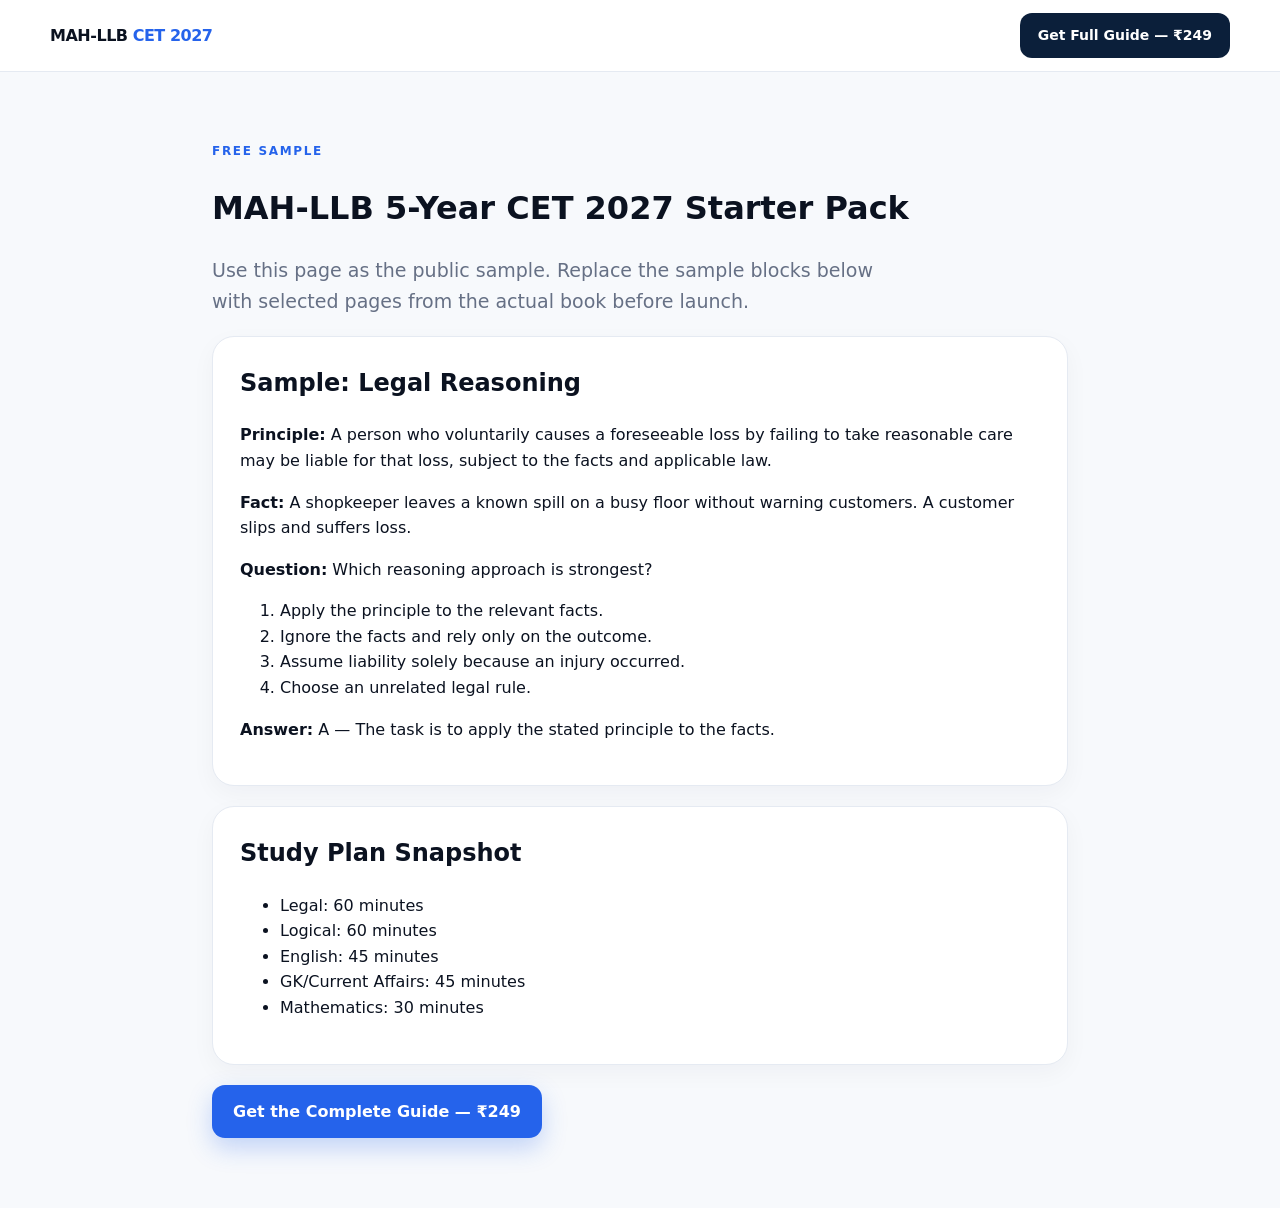
==== sample.html @ 89634e78 "Add files via upload" ====
<!doctype html>
<html lang="en">
<head>
<meta charset="utf-8"><meta name="viewport" content="width=device-width,initial-scale=1">
<title>Free Sample | MAH-LLB CET 2027</title><link rel="stylesheet" href="style.css">
</head>
<body>
<header class="nav"><a class="brand" href="index.html">MAH-LLB <span>CET 2027</span></a><a class="nav-cta" href="index.html#buy">Get Full Guide — ₹249</a></header>
<main class="sample-page">
<div class="eyebrow">FREE SAMPLE</div>
<h1>MAH-LLB 5-Year CET 2027 Starter Pack</h1>
<p class="lead">Use this page as the public sample. Replace the sample blocks below with selected pages from the actual book before launch.</p>
<div class="sample-card"><h2>Sample: Legal Reasoning</h2><p><b>Principle:</b> A person who voluntarily causes a foreseeable loss by failing to take reasonable care may be liable for that loss, subject to the facts and applicable law.</p><p><b>Fact:</b> A shopkeeper leaves a known spill on a busy floor without warning customers. A customer slips and suffers loss.</p><p><b>Question:</b> Which reasoning approach is strongest?</p><ol><li>Apply the principle to the relevant facts.</li><li>Ignore the facts and rely only on the outcome.</li><li>Assume liability solely because an injury occurred.</li><li>Choose an unrelated legal rule.</li></ol><p><b>Answer:</b> A — The task is to apply the stated principle to the facts.</p></div>
<div class="sample-card"><h2>Study Plan Snapshot</h2><ul><li>Legal: 60 minutes</li><li>Logical: 60 minutes</li><li>English: 45 minutes</li><li>GK/Current Affairs: 45 minutes</li><li>Mathematics: 30 minutes</li></ul></div>
<a class="btn primary" href="index.html#buy">Get the Complete Guide — ₹249</a>
</main>
</body></html>
---- style.css ----
:root{
  --bg:#f7f9fc;--card:#fff;--ink:#0b1220;--muted:#667085;--navy:#0b1f3a;
  --blue:#2563eb;--blue2:#1d4ed8;--line:#e5eaf2;--soft:#eef4ff;--dark:#081426;
  --shadow:0 20px 60px rgba(12,31,58,.10);--radius:22px;
}
*{box-sizing:border-box}html{scroll-behavior:smooth}body{margin:0;font-family:Inter,ui-sans-serif,system-ui,-apple-system,Segoe UI,Roboto,Arial,sans-serif;color:var(--ink);background:var(--bg);line-height:1.6}
a{text-decoration:none;color:inherit}.nav{height:72px;padding:0 max(22px,calc((100% - 1180px)/2));display:flex;align-items:center;justify-content:space-between;background:rgba(255,255,255,.92);border-bottom:1px solid var(--line);position:sticky;top:0;z-index:20;backdrop-filter:blur(12px)}
.brand{font-weight:900;letter-spacing:-.03em}.brand span{color:var(--blue)}.nav-cta{background:var(--navy);color:#fff;padding:11px 18px;border-radius:12px;font-weight:800;font-size:14px}
.hero{max-width:1180px;margin:auto;padding:80px 22px 72px;display:grid;grid-template-columns:1.2fr .8fr;gap:60px;align-items:center}.eyebrow{font-size:12px;font-weight:900;letter-spacing:.14em;color:var(--blue);margin-bottom:12px}.hero h1{font-size:clamp(42px,6vw,72px);line-height:1.03;letter-spacing:-.055em;margin:0 0 24px}.hero h1 span{color:var(--blue)}.lead{font-size:19px;color:var(--muted);max-width:680px}.hero-actions{display:flex;gap:12px;flex-wrap:wrap;margin:30px 0}.btn{display:inline-flex;justify-content:center;align-items:center;border-radius:13px;padding:13px 20px;font-weight:900;border:1px solid transparent;cursor:pointer}.primary{background:var(--blue);color:#fff;box-shadow:0 10px 25px rgba(37,99,235,.25)}.primary:hover{background:var(--blue2)}.secondary{background:#fff;border-color:var(--line)}.wide{width:100%}.disabled{opacity:.5;cursor:not-allowed}.trust-row{display:flex;gap:16px;flex-wrap:wrap;font-size:13px;color:#344054;font-weight:700}
.book-card{display:flex;justify-content:center}.book-cover{width:min(350px,80vw);aspect-ratio:.70;background:linear-gradient(150deg,#102d52,#071426);color:#fff;border-radius:7px 16px 16px 7px;box-shadow:25px 30px 55px rgba(8,20,38,.28);padding:32px 27px;display:flex;flex-direction:column;justify-content:space-between;min-height:490px;border-left:7px solid #06101f}.book-cover strong{font-size:42px;line-height:.98;letter-spacing:-.05em}.book-cover p{font-weight:700;font-size:14px;line-height:1.5}.cover-badge{background:#fff;color:#0b1f3a;border-radius:99px;padding:10px 14px;font-weight:900;text-align:center}
.stats{max-width:1180px;margin:0 auto 70px;padding:0 22px;display:grid;grid-template-columns:repeat(4,1fr);gap:12px}.stats div{background:#fff;border:1px solid var(--line);padding:22px;border-radius:18px}.stats b{display:block;font-size:28px}.stats span{color:var(--muted);font-size:13px}
.section{max-width:1180px;margin:auto;padding:80px 22px}.section-head{max-width:760px;margin-bottom:34px}.section h2,.dark-section h2,.final-cta h2{font-size:clamp(32px,4vw,50px);line-height:1.05;letter-spacing:-.04em;margin:0 0 12px}.section-head p{color:var(--muted)}.grid{display:grid;grid-template-columns:repeat(3,1fr);gap:16px}.grid article,.price-card,.sample-card{background:var(--card);border:1px solid var(--line);border-radius:var(--radius);padding:27px;box-shadow:0 8px 25px rgba(15,23,42,.04)}.icon{width:44px;height:44px;border-radius:13px;background:var(--soft);display:grid;place-items:center;color:var(--blue);font-weight:900;font-size:21px;margin-bottom:20px}.grid h3{margin:0 0 8px}.grid p{margin:0;color:var(--muted);font-size:14px}
.dark-section{background:var(--dark);color:#fff;padding:85px max(22px,calc((100% - 1180px)/2))}.dark-section .section-head{max-width:720px}.dark-section .section-head p{color:#aab6c8}.steps{display:grid;grid-template-columns:repeat(4,1fr);gap:14px}.steps div{border:1px solid rgba(255,255,255,.1);border-radius:18px;padding:25px;background:rgba(255,255,255,.035)}.steps b{color:#6ea2ff}.steps p{color:#aab6c8;font-size:14px}
.preview-box{background:var(--navy);color:#fff;border-radius:25px;padding:38px;display:flex;align-items:center;justify-content:space-between;gap:25px}.preview-box p{color:#b9c5d6}.preview-label,.pill{font-size:11px;font-weight:900;letter-spacing:.12em;color:#82aefc}.preview-box h3{font-size:27px;margin:7px 0}
.pricing{display:grid;grid-template-columns:1fr 1fr;gap:18px;max-width:850px}.price-card{position:relative}.price-card.featured{border:2px solid var(--blue);box-shadow:var(--shadow)}.pill{display:inline-block;background:var(--soft);padding:6px 9px;border-radius:99px}.pill.subtle{color:var(--muted);background:#f2f4f7}.price{font-size:46px;font-weight:950;letter-spacing:-.05em;margin:10px 0}.muted{color:var(--muted)}.price-card ul{padding-left:20px;line-height:2;margin:22px 0}.price-card small{display:block;color:var(--muted);margin-top:12px;font-size:11px}
.faq{max-width:900px}.faq details{background:#fff;border:1px solid var(--line);border-radius:15px;margin:10px 0;padding:18px 20px}.faq summary{cursor:pointer;font-weight:800}.faq details p{color:var(--muted)}
.final-cta{background:linear-gradient(135deg,#0b1f3a,#173b6d);color:#fff;text-align:center;padding:90px 22px}.final-cta p{color:#c6d2e2;margin-bottom:25px}
footer{max-width:1180px;margin:auto;padding:35px 22px;display:flex;justify-content:space-between;gap:25px;color:var(--muted);font-size:12px;border-top:1px solid var(--line)}
.sample-page{max-width:900px;margin:auto;padding:70px 22px}.sample-card{margin:20px 0}.sample-card h2{margin-top:0}
@media(max-width:850px){.hero{grid-template-columns:1fr;padding-top:55px}.book-card{order:-1}.grid{grid-template-columns:1fr 1fr}.steps{grid-template-columns:1fr 1fr}.stats{grid-template-columns:1fr 1fr}.pricing{grid-template-columns:1fr}.preview-box{display:block}.preview-box .btn{margin-top:15px}footer{display:block}footer div+div{margin-top:12px}}
@media(max-width:560px){.nav{height:64px}.nav-cta{font-size:12px;padding:9px 12px}.hero h1{font-size:43px}.grid,.steps{grid-template-columns:1fr}.stats{grid-template-columns:1fr 1fr}.book-cover{min-height:420px}.book-cover strong{font-size:34px}.section,.hero{padding-left:17px;padding-right:17px}}
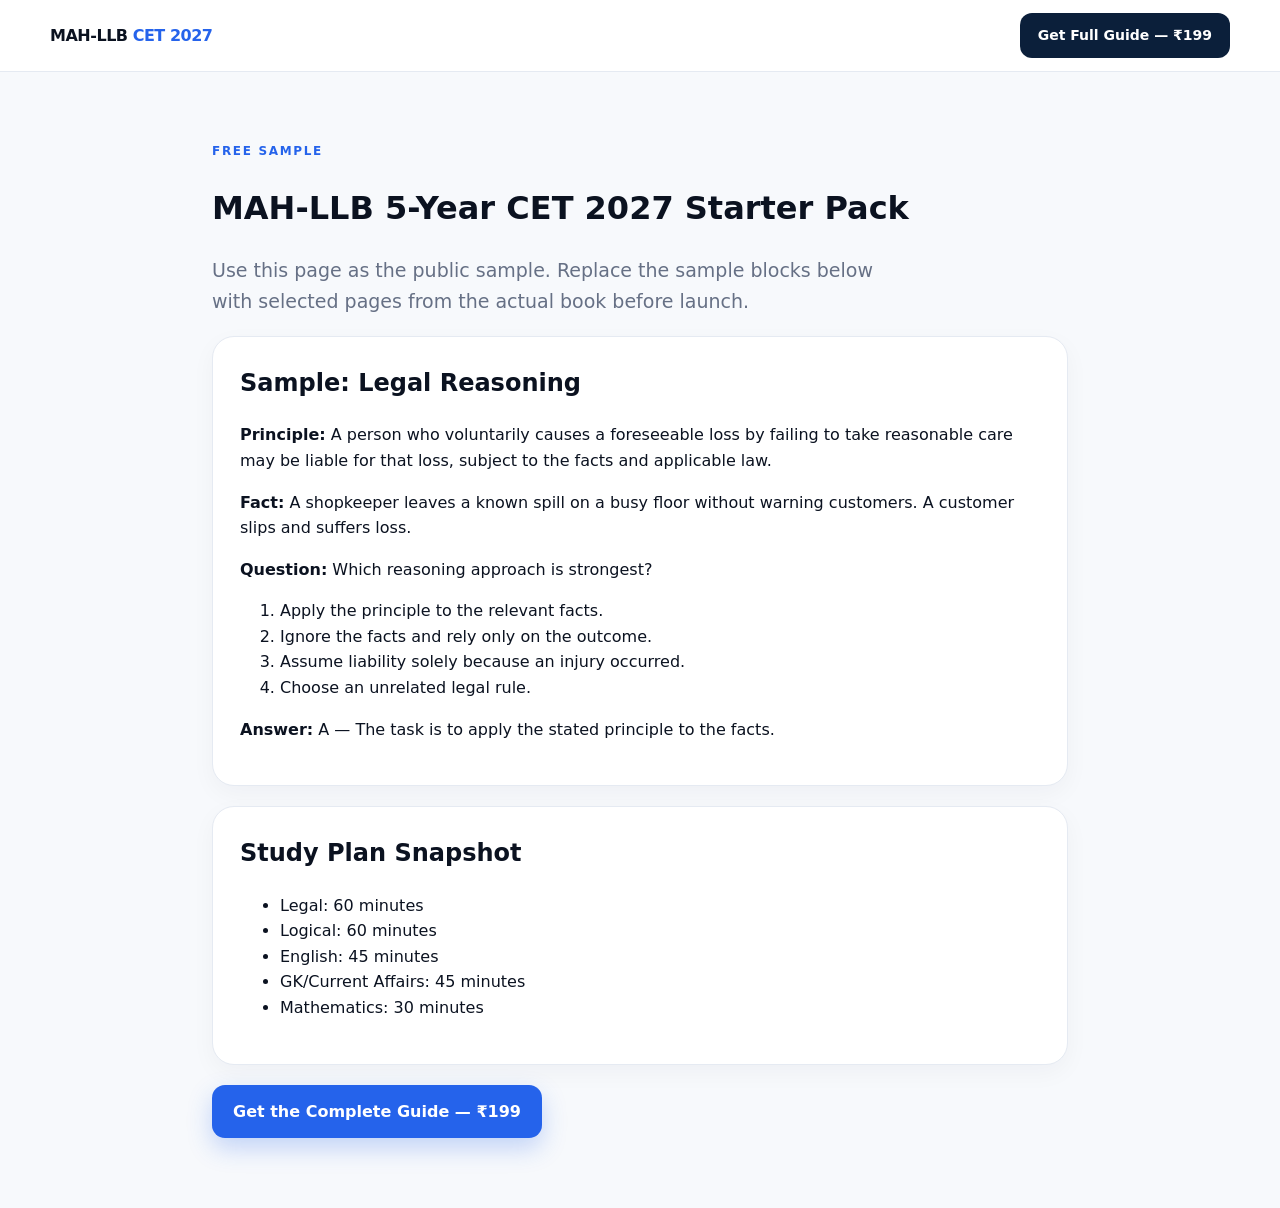
==== commit 98f9c7f0: "Add files via upload" ====
--- a/sample.html
+++ b/sample.html
@@ -5,13 +5,13 @@
 <title>Free Sample | MAH-LLB CET 2027</title><link rel="stylesheet" href="style.css">
 </head>
 <body>
-<header class="nav"><a class="brand" href="index.html">MAH-LLB <span>CET 2027</span></a><a class="nav-cta" href="index.html#buy">Get Full Guide — ₹249</a></header>
+<header class="nav"><a class="brand" href="index.html">MAH-LLB <span>CET 2027</span></a><a class="nav-cta" href="index.html#buy">Get Full Guide — ₹199</a></header>
 <main class="sample-page">
 <div class="eyebrow">FREE SAMPLE</div>
 <h1>MAH-LLB 5-Year CET 2027 Starter Pack</h1>
 <p class="lead">Use this page as the public sample. Replace the sample blocks below with selected pages from the actual book before launch.</p>
 <div class="sample-card"><h2>Sample: Legal Reasoning</h2><p><b>Principle:</b> A person who voluntarily causes a foreseeable loss by failing to take reasonable care may be liable for that loss, subject to the facts and applicable law.</p><p><b>Fact:</b> A shopkeeper leaves a known spill on a busy floor without warning customers. A customer slips and suffers loss.</p><p><b>Question:</b> Which reasoning approach is strongest?</p><ol><li>Apply the principle to the relevant facts.</li><li>Ignore the facts and rely only on the outcome.</li><li>Assume liability solely because an injury occurred.</li><li>Choose an unrelated legal rule.</li></ol><p><b>Answer:</b> A — The task is to apply the stated principle to the facts.</p></div>
 <div class="sample-card"><h2>Study Plan Snapshot</h2><ul><li>Legal: 60 minutes</li><li>Logical: 60 minutes</li><li>English: 45 minutes</li><li>GK/Current Affairs: 45 minutes</li><li>Mathematics: 30 minutes</li></ul></div>
-<a class="btn primary" href="index.html#buy">Get the Complete Guide — ₹249</a>
+<a class="btn primary" href="index.html#buy">Get the Complete Guide — ₹199</a>
 </main>
 </body></html>
